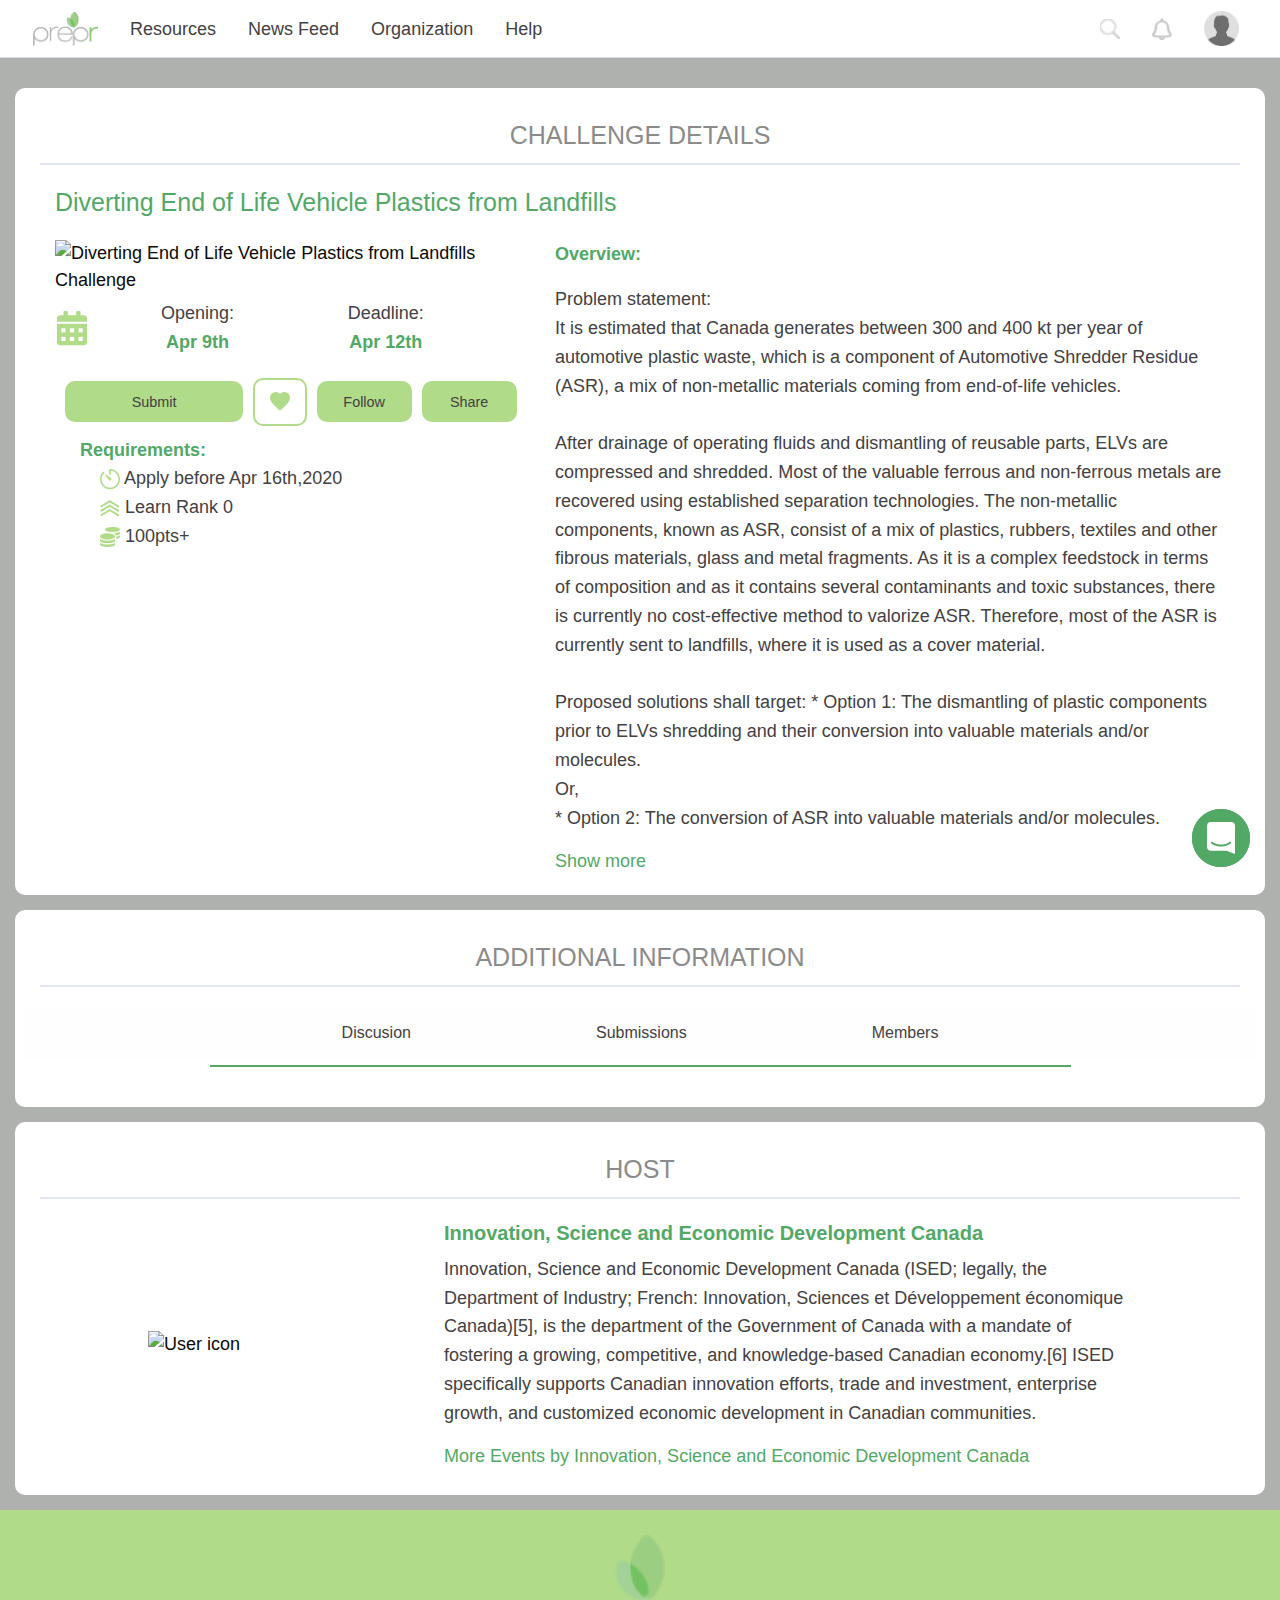
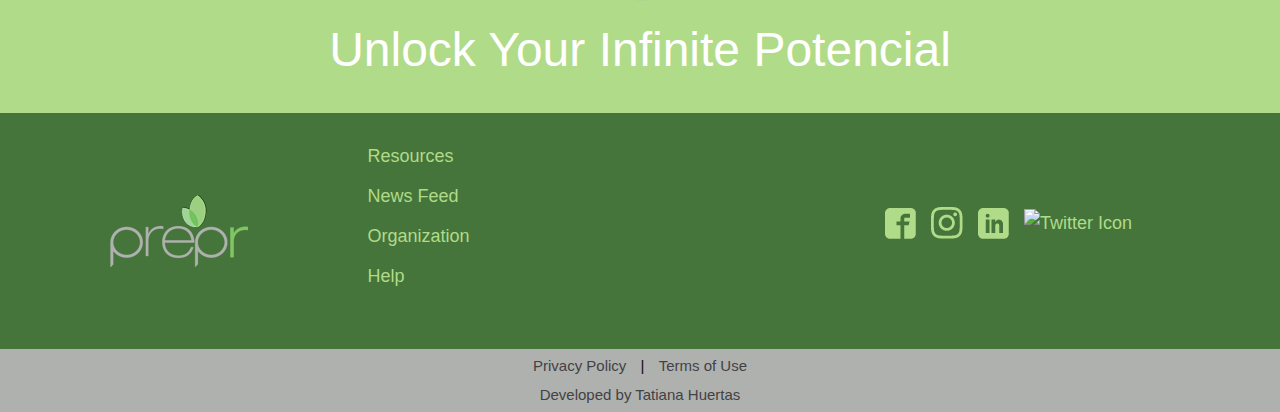
==== challengeDetails.html @ 625efa89 "Add files via upload" ====
<!doctype html>
<html class="no-js" lang="en">
<head>
    <meta charset="utf-8"/>
    <meta name="viewport" content="width=device-width, initial-scale=1.0"/>
    <title>Home - Prepr Network</title>
    <link rel="icon" type="icon" href="images/Tatiana_Huertas_FrontEnd_Developer_icon.png"/><!--Created this Icon using the prepr logo as base-->
    <link href="https://fonts.googleapis.com/css?family=Alatsi|Oswald:400,500&display=swap" rel="stylesheet"><!--Google Fonts-->
    <link rel="stylesheet" href="css/app.css"><!--Zurb Foundation css-->
    <link rel="stylesheet" href="css/Tatiana_Huertas_FrontEnd_Developer_main.css">
</head>
<body>
    <!--HEADER-->
    <!-- Header for small screens-->
    <header class="data-sticky-container index hide-for-large hide-for-xlarge">
        <div class="sticky is-anchored" data-sticky data-margin-top="0" data-sticky-on="small">
            <div class="callout primary title-bar" data-responsive-toggle="mainNavigation" data-hide-for="medium">
                <div class="title-bar-left">
                    <button class="burger-icon" type="button" data-toggle="mainNavigation">
                        <img class="burgerBtn" src="images/Tatiana_Huertas_FrontEnd_Developer_Burger.png" alt="menu button for mobile devices">
                        <img class="closeBtn hide" src="images/Tatiana_Huertas_FrontEnd_Developer_closeBtn.png" alt="close menu button for small devices">
                    </button>
                </div>
                <div class="title-bar-center">
                    <a href="index.html"><img class="padding-right-1 padding-left-1" src="images/logo.png" alt=""></a>
                </div>
                <div class="title-bar-right text-right" data-responsive-toggle="userNavigation" data-hide-for="medium">
                    <button type="button" data-toggle="userNavigation">
                        <img class="nav-bar-icons user-icon" src="images/default-user.png" alt="">
                    </button>
                </div>
            </div>
            <!--The following is the menu that will be displayed when the burger icon is clicked-->
            <div class="top-bar hide-for-large top-bar-menu" data-responsive-toggle="mainNavigation" data-hide-for="large" id="mainNavigation">
                <div class="top-bar-left">
                    <ul class="menu vertical align-center">
                        <li><a >resources</a></li>
                        <li><a >news Feed</a></li>
                        <li><a >organization</a></li>
                        <li><a >help</a></li>
                        <li><a >Search</a></li>
                    </ul>
                </div>
            </div>
            <!--The following is the menu that will be displayed when the user icon is clicked-->
            <div class="top-bar hide-for-large top-bar-menu" data-responsive-toggle="userNavigation" data-hide-for="large" id="userNavigation">
                <div class="top-bar-left">
                    <ul class="menu vertical align-center">
                        <li>
                            <a href="projects.html" class="submenu-a">
                                <img src="images/menu_icons/my_projects.png" alt="My projects icon">
                                Projects
                            </a>
                        </li>
                        <li>
                            <a class="submenu-a" href="labs.html">
                                <img src="images/menu_icons/labs.png" alt="my labs icon">
                                Labs
                            </a>
                        </li>
                        <li>
                            <a class="submenu-a" href="challenges.html">
                                <img src="images/menu_icons/challenges_icn.png" alt="My challenges icon">
                                Challenges
                            </a>
                        </li>
                        <li>
                            <a class="submenu-a">
                                <img src="images/menu_icons/achievements_icn.png" alt="My achivements icon">
                                Achivements
                            </a>
                        </li>
                        <li>
                            <a class="submenu-a">
                                <img src="images/menu_icons/inbox.png" alt="My inbox icon">
                                Inbox
                            </a>
                        </li>
                        <li>
                            <a class="submenu-a">
                                <img src="images/menu_icons/settings.png" alt="Settings icon">
                                Settings
                            </a>
                        </li>
                        <li>
                            <a class="submenu-a">
                                <img src="images/menu_icons/logout.png" alt="Log out icon">
                                Log out
                            </a>
                        </li>
                    </ul>
                </div>
            </div>
        </div>
    </header>
    <!--END of header for small screens-->

    <!--Header for Medium and Large screens-->
    <header class="nav-block data-sticky-container index hide-for-small-only hide-for-medium-only">
        <div class="sticky is-at-top is-stuck" data-sticky data-margin-top="0" data-sticky-on="small">
            <div class="is-stuck top-bar nav-block hide-for-small-only hide-for-medium-only">
                <div class="top-bar-left">
                    <ul class="menu align-left">
                        <li class="align-self-middle">
                            <a href="index.html">
                                <img class="logo" src="images/logo.png" alt="">
                            </a>
                        </li>
                        <li class="align-self-middle"><a >resources</a></li>
                        <li class="align-self-middle"><a >news Feed</a></li>
                        <li class="align-self-middle"><a >organization</a></li>
                        <li class="align-self-middle"><a >help</a></li>
                    </ul>
                </div>
                <div class="top-bar-right">
                    <ul class="menu dropdown" data-dropdown-menu data-close-on-click="true" data-click-open="true">
                        <li class="align-self-middle"><a ><img class="nav-bar-icons" src="images/search_icon.png" alt="Search button"></a></li>
                        <li class="align-self-middle"><a ><img class="nav-bar-icons" src="images/notifications.png" alt="Notifications alert"></a></li>
                        <li class="align-self-middle has-dropdown"><a ><img class="nav-bar-icons user-icon" src="images/default-user.png" alt=""></a>
                            <ul class="menu">
                                <li>
                                    <a href="projects.html" class="submenu-a">
                                        <img src="images/menu_icons/my_projects.png" alt="My projects icon">
                                        Projects
                                    </a>
                                </li>
                                <li>
                                    <a class="submenu-a" href="labs.html">
                                        <img src="images/menu_icons/labs.png" alt="my labs icon">
                                        Labs
                                    </a>
                                </li>
                                <li>
                                    <a class="submenu-a" href="challenges.html">
                                        <img src="images/menu_icons/challenges_icn.png" alt="My challenges icon">
                                        Challenges
                                    </a>
                                </li>
                                <li>
                                    <a class="submenu-a">
                                        <img src="images/menu_icons/achievements_icn.png" alt="My achivements icon">
                                        Achivements
                                    </a>
                                </li>
                                <li>
                                    <a class="submenu-a">
                                        <img src="images/menu_icons/inbox.png" alt="My inbox icon">
                                        Inbox
                                    </a>
                                </li>
                                <li>
                                    <a class="submenu-a">
                                        <img src="images/menu_icons/settings.png" alt="Settings icon">
                                        Settings
                                    </a>
                                </li>
                                <li>
                                    <a class="submenu-a">
                                        <img src="images/menu_icons/logout.png" alt="Log out icon">
                                        Log out
                                    </a>
                                </li>
                            </ul>
                        </li>
                    </ul>
                </div>
            </div>
        </div>
    </header>
    <!--END OF HEADER-->

    <!--Floating chat button-->
    <div data-sticky-container class="clearfix hide-for-small-only">
        <div class="sticky btn" data-sticky data-stick-to="bottom" data-top-anchor="card1:top" data-btm-anchor="card2:bottom">
            <img class="float-right" src="images/chat-button.png" alt="">
        </div>
    </div>

    <!--BODY CONTENT-->
    <div class="card" id="card1">
        <div class="content-column">
            <div class="row column text-center">
                <h4>challenge Details</h4>
                <hr>
            </div>
            <div class="grid-container">
                <div class="row column text-left">
                    <h5 class="title">Diverting End of Life Vehicle Plastics from Landfills</h5>
                </div>
                <div class="grid-x grid-margin-x">
                    <div class="large-5 cell primary sticky-container" data-sticky-container>
                        <img src="https://preprmedialive.s3.ca-central-1.amazonaws.com/uploads/challenge/9sOWMH3o90jdBatFXqAlVA3pf.png" alt="Diverting End of Life Vehicle Plastics from Landfills Challenge">
                        <ul class="inline-list grid-x grid-margin-x text-center">
                            <li class="small-2 align-self-middle"><img src="images/action_icons/Tatiana_Huertas_FrontEnd_Developer_calendar.png" alt=""></li>
                            <li class="small-5 align-self-middle challenge-date"><p>Opening:<br><strong>Apr 9th</strong></p></li>
                            <li class="small-5 align-self-middle challenge-date"><p>Deadline:<br><strong>Apr 12th</strong></p></li>
                        </ul>
                        <div class="grid-x grid-margin-x text-center">
                            <a class="button challenge align-self-middle small-4 large-5">Submit</a>
                            <a class="button challenge like align-self-middle small-2 large-2"><img src="images/action_icons/Tatiana_Huertas_FrontEnd_Developer_likeFull.png" alt=""></a>
                            <a class="button challenge align-self-middle small-3 large-3">Follow</a>
                            <a class="button challenge align-self-middle small-3 large-3">Share</a>
                        </div>
                        <div class="requirements grid-x grid-margin-x text-left">
                            <div class="large-12"><p class="challenge-date"><strong>Requirements:</strong></p></div>
                            <ul class="">
                                <li class="align-self-middle challenge-date"><p><img src="images/action_icons/Tatiana_Huertas_FrontEnd_Developer_timer.png" alt="timer icon"> Apply before Apr 16th,2020</p></li>
                                <li class="align-self-middle challenge-date"><p><img src="images/action_icons/Tatiana_Huertas_FrontEnd_Developer_level.png" alt="Rank icon"> Learn Rank 0</p></li>
                                <li class="align-self-middle challenge-date"><p><img src="images/action_icons/Tatiana_Huertas_FrontEnd_Developer_coins.png" alt="coins icon"> 100pts+</p></li>
                            </ul>
                        </div>
                    </div>

                    <div class="large-7 cell primary text-left">
                        <hr class="show-for-small-only">
                        <p><strong>Overview:</strong></p>
                        <p>
                            Problem statement: <br>
                            It is estimated that Canada generates between 300 and 400 kt per year of automotive plastic waste, which is a component of Automotive Shredder Residue (ASR), a mix of non-metallic materials coming from end-of-life vehicles. <br><br>
                            
                            After drainage of operating fluids and dismantling of reusable parts, ELVs are compressed and shredded. Most of the valuable ferrous and non-ferrous metals are recovered using established separation technologies. The non-metallic components, known as ASR, consist of a mix of plastics, rubbers, textiles and other fibrous materials, glass and metal fragments. As it is a complex feedstock in terms of composition and as it contains several contaminants and toxic substances, there is currently no cost-effective method to valorize ASR. Therefore, most of the ASR is currently sent to landfills, where it is used as a cover material. <br><br>
                            Proposed solutions shall target:
                            * Option 1: The dismantling of plastic components prior to ELVs shredding and their conversion into valuable materials and/or molecules. <br>
                            Or, <br>
                            * Option 2: The conversion of ASR into valuable materials and/or molecules.
                        </p>
                        <a class="show-more">Show more</a>
                    </div>
                </div>
            </div>

            <div class="grid-container hide hidden-text">
                <div class="grid-x grid-margin-x">
                    <div class="large-12">
                        <hr>
                        <h5>Background and Context</h5>
                        <p>
                            It is estimated that Canada generates between 300 and 400 kt per year of automotive plastic waste, which is a component of Automotive Shredder Residue (ASR), a mix of non-metallic materials coming from end-of-life vehicles. <br>
                            After drainage of operating fluids and dismantling of reusable parts, ELVs are compressed and shredded. The valuable ferrous and non-ferrous metals are recovered using established separation technologies such as magnetic separators and Eddy currents. The non-metallic components, defined as ASR, consist of a mix of plastics, textiles and other fibrous materials, rubbers, glass and metal fragments. The exact composition, physical properties and granulometry of ASR depend mainly on the feedstock, shredding equipment, and post-shredding separation processes. As a starting point, the applicants can work around the information given in References. ASR can contain contaminants such as automotive fluids (motor oils, lubricants, etc.), halogenated products (chlorinated plastics such as polyvinyl chloride – PVC, brominated fire retardants, etc.), heavy metals (mercury, lead, cadmium, etc.) and persistent organic pollutants (POPs). <br>
                            The heterogeneity of ASR, with varying levels of contamination, moisture content, ash content and calorific value, constitutes a considerable challenge to select or design an appropriate valorization process. Currently, the vast majority of the ASR generated in Canada is used as cover materials in landfills. As usage of plastics in vehicles is expected to grow due to their use as substitution materials for lightweighting and hence fuel consumption and greenhouse gases emissions reduction, there is a need to develop environmentally acceptable and cost-effective strategies for ELVs plastics recycling in Canada.
                        </p>
                        <h5>Current technologies:</h5>
                        <p>
                            Due to a very large diversity in car brands, models and architectures, efficient dismantling of plastic parts at large scale prior to shredding is currently not demonstrated. Only two examples can be found, both slow paced and very selective. The first is the BMW Group Recycling and Dismantling Center (RDC). In that case, each car is taken separately, dried of every fluids, partially manually dismantled and finally crushed and shredded. Only large parts like bumpers car be salvaged before shredding. The other example is the development of car dismantling machines (Kobelco Construction Machinery), still human operated, but able to roughly disassemble cars prior to shredding. The result is faster than manual disassembling, but less accurate and only focuses on large parts separation (bumpers). Those techniques are slow, not accurate and only focus on the separation and do not address the transformation step. <br>
                            Technologies that have been investigated to valorize the ASR fall into 3 main categories: i) direct incorporation into manufactured products such as composites, concrete or asphalt; ii) incineration with energy recovery; iii) emerging chemical recycling technologies such as pyrolysis or gasification. For a detailed review of those technologies, the applicants can refer to References. Some of those technologies look as promising alternatives for the valorization of ASR. However, several challenges remain such as cost-efficiency and environmental benefits compared to the current landfilling practices. <br>
                            Overall, this challenge will support domestic action on automotive plastic waste attaining zero plastic waste in Canada.
                            The National Research Council of Canada (NRC) and Environment and Climate Change Canada (ECCC) are committed to protecting the environment while supporting businesses and Canadians to transition towards a zero plastic waste future. This challenge is highly relevant to the federal government's commitment to move Canada towards a zero plastic waste economy. Plastics are valuable materials and resources because of their unrivalled functionality, durability and low cost. Plastics are used in almost every aspect of Canadians’ daily lives and provide significant economic, environmental and social benefits. However, some of the ways that plastics are currently used and managed negatively impacts Canadian ecosystems and wildlife, and burdens the economy. Canadians throw away over 3 million tons of plastic waste every year. Only 9% of this waste is recycled while the rest ends up in landfills, waste-to-energy facilities or the environment. <br>
                            Consequently, the Government of Canada has committed to reducing plastic waste and pollution both within Canada and around the world. At the 2018 G7 in Charlevoix, Quebec, Canada launched the Ocean Plastics Charter. This Charter, which has now been endorsed by 25 governments as well as over 60 businesses and organizations worldwide, sets targets and outlines actions to eradicate plastic waste and marine litter.  <br>
                            The Government of Canada is working with provinces and territories through the Canadian Council of Ministers of the Environment (CCME) who have launched a Canada-wide Strategy for Zero Plastic Waste and adopted the first phase of an Action Plan to drive concrete actions across the country (https://www.ccme.ca/en/current_priorities/waste/waste/strategy-on-zero-plastic-waste.html). This plan will focus government efforts across a broad range of activities including green procurement and single use plastics. <br>
                        </p>
                        <a class="show-more" onclick="showMoreButton()">Show less</a>
                        <a class="edit-projects hide"></a>
                    </div>
                </div>
            </div>
        </div>
    </div>

    <div class="card">
        <div class="content-column">
            <div class="row column text-center">
                <h4>Additional information</h4>
                <hr>
            </div>
            <!-- Tabs -->
            <div class="row tabs">
                <ul class="tabs text-center" data-tabs id="product-list">
                    <li class="tabs-title text-center">
                        <a href="#panel1" aria-selected="true">
                            <h6 class="no-margin">Discusion</h6>
                        </a>
                    </li>
                    <li class="tabs-title text-center">
                        <a href="#panel2">
                            <h6 class="no-margin">Submissions</h6>
                        </a>
                    </li>
                    <li class="tabs-title text-center">
                        <a href="#panel3">
                            <h6 class="no-margin">Members</h6>
                        </a>
                    </li>
                </ul>
            </div>
            <hr class="hr-tabs">

            <!--Discussion messages-->
            <div class="tabs-content" data-tabs-content="product-list">
                <div class="comment grid-container text-left tabs-panel" id="panel1">
                    <div class="row column">
                        <ul class="inline-list">
                            <li><a>Top 2 posts</a></li>
                            <li>|</li>
                            <li><a>Show all</a></li>
                        </ul>
                        <hr>
                    </div>
                    <div class="media-object stack-for-small text-center medium-text-left">
                        <div class="media-object-section align-self-middle">
                            <img class="user-icon" src="images/default-user.png" alt="User icon">
                        </div>
                        <div class="media-object-section align-self-middle">
                            <h5><a><strong>Name Family-Name</strong></a></h5>
                            <p>
                                Sed ut perspiciatis unde omnis iste natus error sit voluptatem accusantium doloremque laudantium, totam rem aperiam, eaque ipsa quae ab illo inventore veritatis et quasi architecto beatae vitae dicta sunt explicabo. <br>
                                Nemo enim ipsam voluptatem quia voluptas sit aspernatur aut odit aut fugit, sed quia consequuntur magni dolores.
                            </p>
                            <ul class="inline-list">
                                <li> <a><img src="images/action_icons/Tatiana_Huertas_FrontEnd_Developer_thumb-up.png" alt="Thumb up icon"></a></li>
                                <li><a class="light">Reply</a></li>
                            </ul>
                        </div>
                    </div>
                    <div class="media-object stack-for-small text-center medium-text-left">
                        <div class="media-object-section align-self-middle">
                            <img class="user-icon" src="images/default-user.png" alt="User icon">
                        </div>
                        <div class="media-object-section align-self-middle">
                            <h5><a><strong>Hello Name</strong></a></h5>
                            <p>
                                Neque porro quisquam est, qui dolorem ipsum quia dolor sit amet, consectetur, adipisci velit, sed quia non numquam eius modi tempora incidunt ut labore et dolore magnam aliquam quaerat voluptatem. Ut enim ad minima veniam, quis nostrum.
                            </p>
                            <ul class="inline-list">
                                <li> <a><img src="images/action_icons/Tatiana_Huertas_FrontEnd_Developer_thumb-up.png" alt="Thumb up icon"></a></li>
                                <li><a class="light">Reply</a></li>
                            </ul>
                        </div>
                    </div>
                </div>
            </div>

            <!--Submition list-->
            <div class="tabs-content" data-tabs-content="product-list">
                <div class="grid-container text-center tabs-panel" id="panel2">
                    <div class="grid-x grid-margin-x small-up-2 medium-up-3 large-up-3">
                        <a class="cell">
                            <img src="https://preprmedialive.s3.ca-central-1.amazonaws.com/uploads/projects/files/6uJYnRpjzyrjv0sISPyOBURpHNxhlox1hOx93lsU.jpeg" alt="Diverting End of Life Vehicle Plastics from Landfills Challenge">
                            <hr>
                            <div class="small text-center">
                                <img class="user-icon-submition" src="images/default-user.png" alt="User icon">
                            </div>
                            <p><strong>User Name</strong></p>
                        </a>

                        <a class="cell">
                            <img src="https://preprmedialive.s3.ca-central-1.amazonaws.com/uploads/projects/files/6uJYnRpjzyrjv0sISPyOBURpHNxhlox1hOx93lsU.jpeg" alt="Diverting End of Life Vehicle Plastics from Landfills Challenge">
                            <hr>
                            <div class="small text-center">
                                <img class="user-icon-submition" src="images/default-user.png" alt="User icon">
                            </div>
                            <p><strong>User Name</strong></p>
                        </a>

                        <a class="cell">
                            <img src="https://preprmedialive.s3.ca-central-1.amazonaws.com/uploads/projects/avatar_standard.png" alt="Diverting End of Life Vehicle Plastics from Landfills Challenge">
                            <hr>
                            <div class="small text-center">
                                <img class="user-icon-submition" src="images/default-user.png" alt="User icon">
                            </div>
                            <p><strong>User Name</strong></p>
                        </a>
                    </div>
                </div>
            </div>

            <!--Members list-->
            <div class="tabs-content" data-tabs-content="product-list">
                <div class="grid-container text-center tabs-panel" id="panel3">
                    <!-- Admins-->
                    <div class="row column text-left">
                        <h5>Admin and Moderators:</h5>
                    </div>
                    <div class="grid-x grid-margin-x small-up-2 medium-up-3 large-up-3">
                        <div class="cell members-list media-object stack-for-small">
                            <div class="media-object-section align-self-middle">
                                <img src="images/default-user.png" alt="User icon">
                            </div>
                            <div class="media-object-section align-self-middle">
                                <h5><a><strong>Name Family-Name</strong></a></h5>
                            </div>
                        </div>

                        <div class="cell members-list media-object stack-for-small">
                            <div class="media-object-section align-self-middle">
                                <img src="images/default-user.png" alt="User icon">
                            </div>
                            <div class="media-object-section align-self-middle">
                                <h5><a><strong>Name Family-Name</strong></a></h5>
                            </div>
                        </div>
                    </div>
                    <hr>

                    <!--General members-->
                    <div class="row column text-left">
                        <h5>General Members:</h5>
                    </div>
                    <div class="grid-x grid-margin-x small-up-2 medium-up-3 large-up-3">
                        <div class="cell members-list media-object stack-for-small">
                            <div class="media-object-section align-self-middle">
                                <img src="images/default-user.png" alt="User icon">
                            </div>
                            <div class="media-object-section align-self-middle">
                                <h5><a><strong>Name Family-Name</strong></a></h5>
                            </div>
                        </div>

                        <div class="cell members-list media-object stack-for-small">
                            <div class="media-object-section align-self-middle">
                                <img src="images/default-user.png" alt="User icon">
                            </div>
                            <div class="media-object-section align-self-middle">
                                <h5><a><strong>Name Family-Name</strong></a></h5>
                            </div>
                        </div>

                        <div class="cell members-list media-object stack-for-small">
                            <div class="media-object-section align-self-middle">
                                <img src="images/default-user.png" alt="User icon">
                            </div>
                            <div class="media-object-section align-self-middle">
                                <h5><a><strong>Name Family-Name</strong></a></h5>
                            </div>
                        </div>
                    </div>
                </div>
            </div>
        </div>
    </div>

    <!--Hots information-->
    <div class="card" id="card2">
        <div class="content-column">
            <div class="row column text-center">
                <h4>Host</h4>
                <hr>
                <div class="media-object stack-for-small text-left">
                    <div class="media-object-section align-self-middle text-center medium-text-left">
                        <img class="host-img" src="https://preprmedialive.s3.ca-central-1.amazonaws.com/uploads/organisation/uEGl2iWf0318jPLot8BiJT7830g0Cscy1qnNmDQd.jpeg" alt="User icon">
                    </div>
                    <div class="media-object-section align-self-middle">
                        <h5><a href="https://preprlabs.org/organisationShow/ORG5d514bfc82d58"><strong>Innovation, Science and Economic Development Canada</strong></a></h5>
                        <p>
                            Innovation, Science and Economic Development Canada (ISED; legally, the Department of Industry; French: Innovation, Sciences et Développement économique Canada)[5], is the department of the Government of Canada with a mandate of fostering a growing, competitive, and knowledge-based Canadian economy.[6] ISED specifically supports Canadian innovation efforts, trade and investment, enterprise growth, and customized economic development in Canadian communities.
                        </p>
                        <a href="https://preprlabs.org/organisationShow/ORG5d514bfc82d58" class="text-light-green f-s-14">More Events by Innovation, Science and Economic Development Canada</a>
                    </div>
                </div>
            </div>
        </div>
    </div>

    <!--FOOTER-->
    <div class="row text-center prefooter">
        <img src="images/Tatiana_Huertas_FrontEnd_Developer_icon.png" alt="">
        <h1>unlock your infinite potencial</h1>
    </div>
    <footer class="grid-container fluid main-section">
        <div class="large-12 medium-8 small-12 cell">
            <div class="grid-x grid-padding-x">
                <div class="large-3 medium-3 columns cell text-center align-self-middle">
                    <img alt="Prepr logo" src="images/logo.png">
                </div>
                <div class="large-5 medium-5 columns cell title text-center medium-text-left">
                        <ul>
                            <li><a >resources</a></li>
                            <li><a >news Feed</a></li>
                            <li><a >organization</a></li>
                            <li><a >help</a></li>
                        </ul>
                </div>
                <div class="large-4 medium-4 columns cell align-self-middle text-center medium-text-left">
                    <ul class="inline-list">
                        <li><a href="https://www.facebook.com/preprfoundation/"><img src="images/Tatiana_Huertas_FrontEnd_Developer_facebook.png" alt="facebook icon"></a></li>
                        <li><a href="https://www.instagram.com/preprme/"><img src="images/Tatiana_Huertas_FrontEnd_Developer_instagram.png" alt="Instagram icon"></a></li>
                        <li><a href="https://www.linkedin.com/company/prepr-foundation/?originalSubdomain=ca"><img src="images/Tatiana_Huertas_FrontEnd_Developer_linkedin.png" alt="Linkedin icon"></a></li>
                        <li><a href="https://twitter.com/preprme?lang=en"><img src="images/tatiana_Huertas_FrontEnd_Developer_twitter.png" alt="Twitter icon"></a></li>
                    </ul>
                </div>
            </div>
        </div>
    </footer>
    <!--Terms of use and Privacy Policy-->
    <div class="large-12 medium-12 columns post-footer">
        <div class="grid-x grid-padding-x">
            <div class="large-12 medium-12 columns cell text-center align-self-middle">
                <ul class="inline-list">
                    <li><a>Privacy Policy</a></li>
                    <li>|</li>
                    <li><a>Terms of Use</a></li>
                </ul>
                <p> developed by Tatiana Huertas</p>
            </div>
        </div>
    </div>

<script src="js/Tatiana_Huertas_script.js"></script>

<!--The following scripts come with Foundation-->
<script src="https://code.jquery.com/jquery-2.1.4.min.js"></script>
<script src="js/app.js"></script>
</body>
</html>
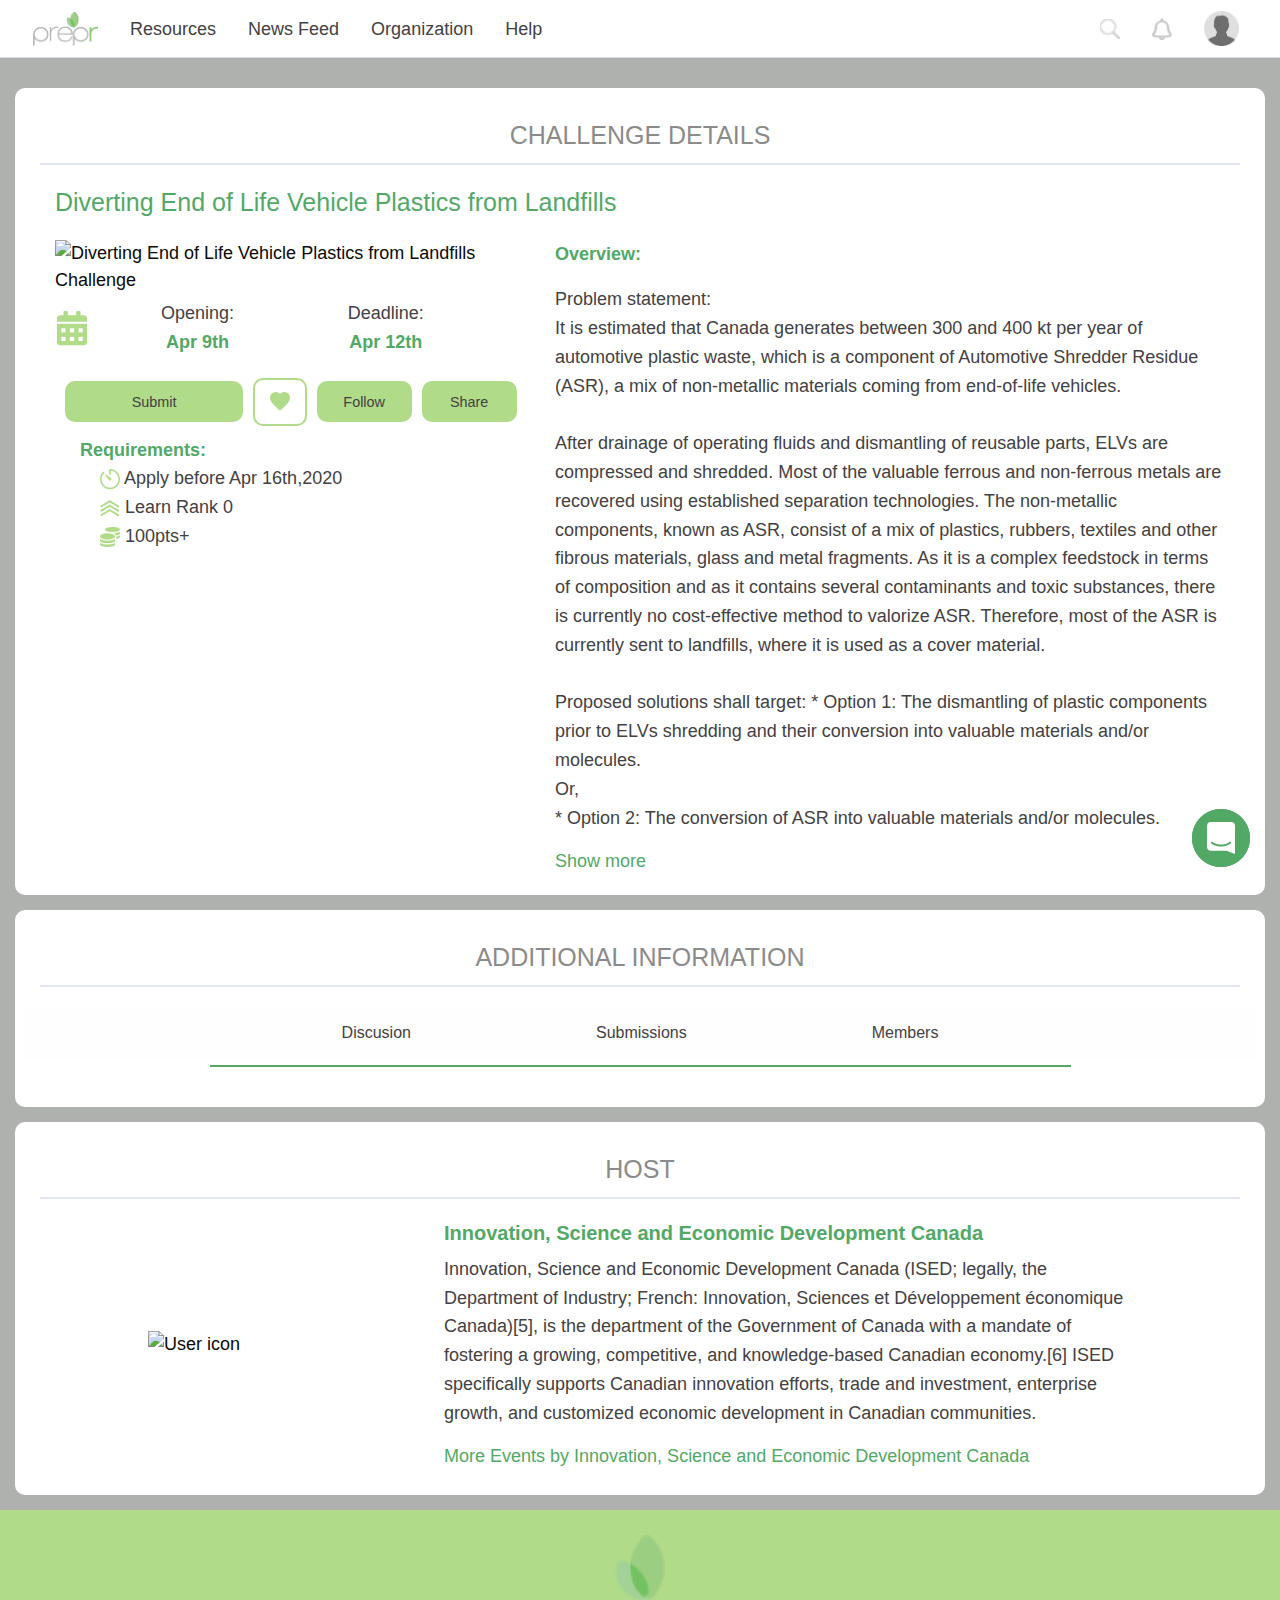
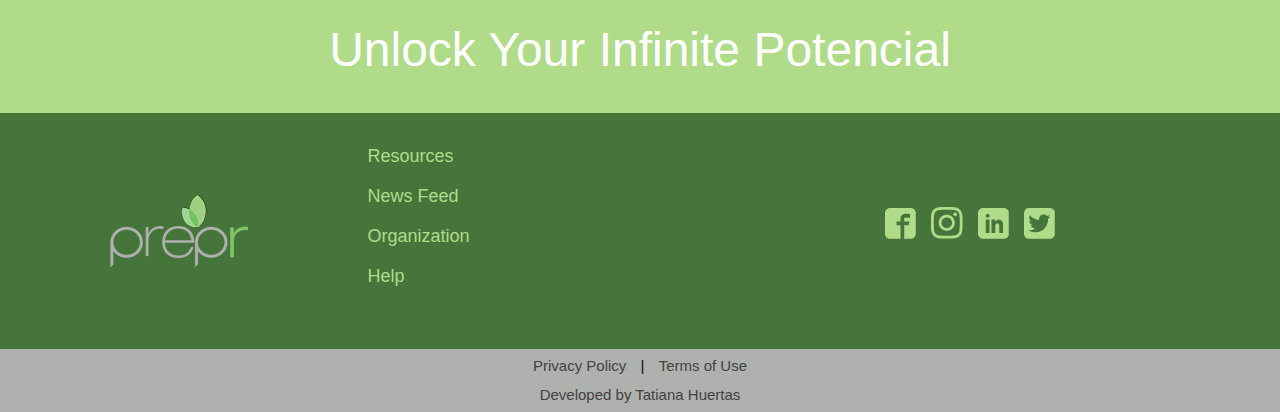
==== commit a88496b8: "Update challengeDetails.html" ====
--- a/challengeDetails.html
+++ b/challengeDetails.html
@@ -474,7 +474,7 @@
                         <li><a href="https://www.facebook.com/preprfoundation/"><img src="images/Tatiana_Huertas_FrontEnd_Developer_facebook.png" alt="facebook icon"></a></li>
                         <li><a href="https://www.instagram.com/preprme/"><img src="images/Tatiana_Huertas_FrontEnd_Developer_instagram.png" alt="Instagram icon"></a></li>
                         <li><a href="https://www.linkedin.com/company/prepr-foundation/?originalSubdomain=ca"><img src="images/Tatiana_Huertas_FrontEnd_Developer_linkedin.png" alt="Linkedin icon"></a></li>
-                        <li><a href="https://twitter.com/preprme?lang=en"><img src="images/tatiana_Huertas_FrontEnd_Developer_twitter.png" alt="Twitter icon"></a></li>
+                        <li><a href="https://twitter.com/preprme?lang=en"><img src="images/Tatiana_Huertas_FrontEnd_Developer_twitter.png" alt="Twitter icon"></a></li>
                     </ul>
                 </div>
             </div>
@@ -500,4 +500,4 @@
 <script src="https://code.jquery.com/jquery-2.1.4.min.js"></script>
 <script src="js/app.js"></script>
 </body>
-</html>+</html>
